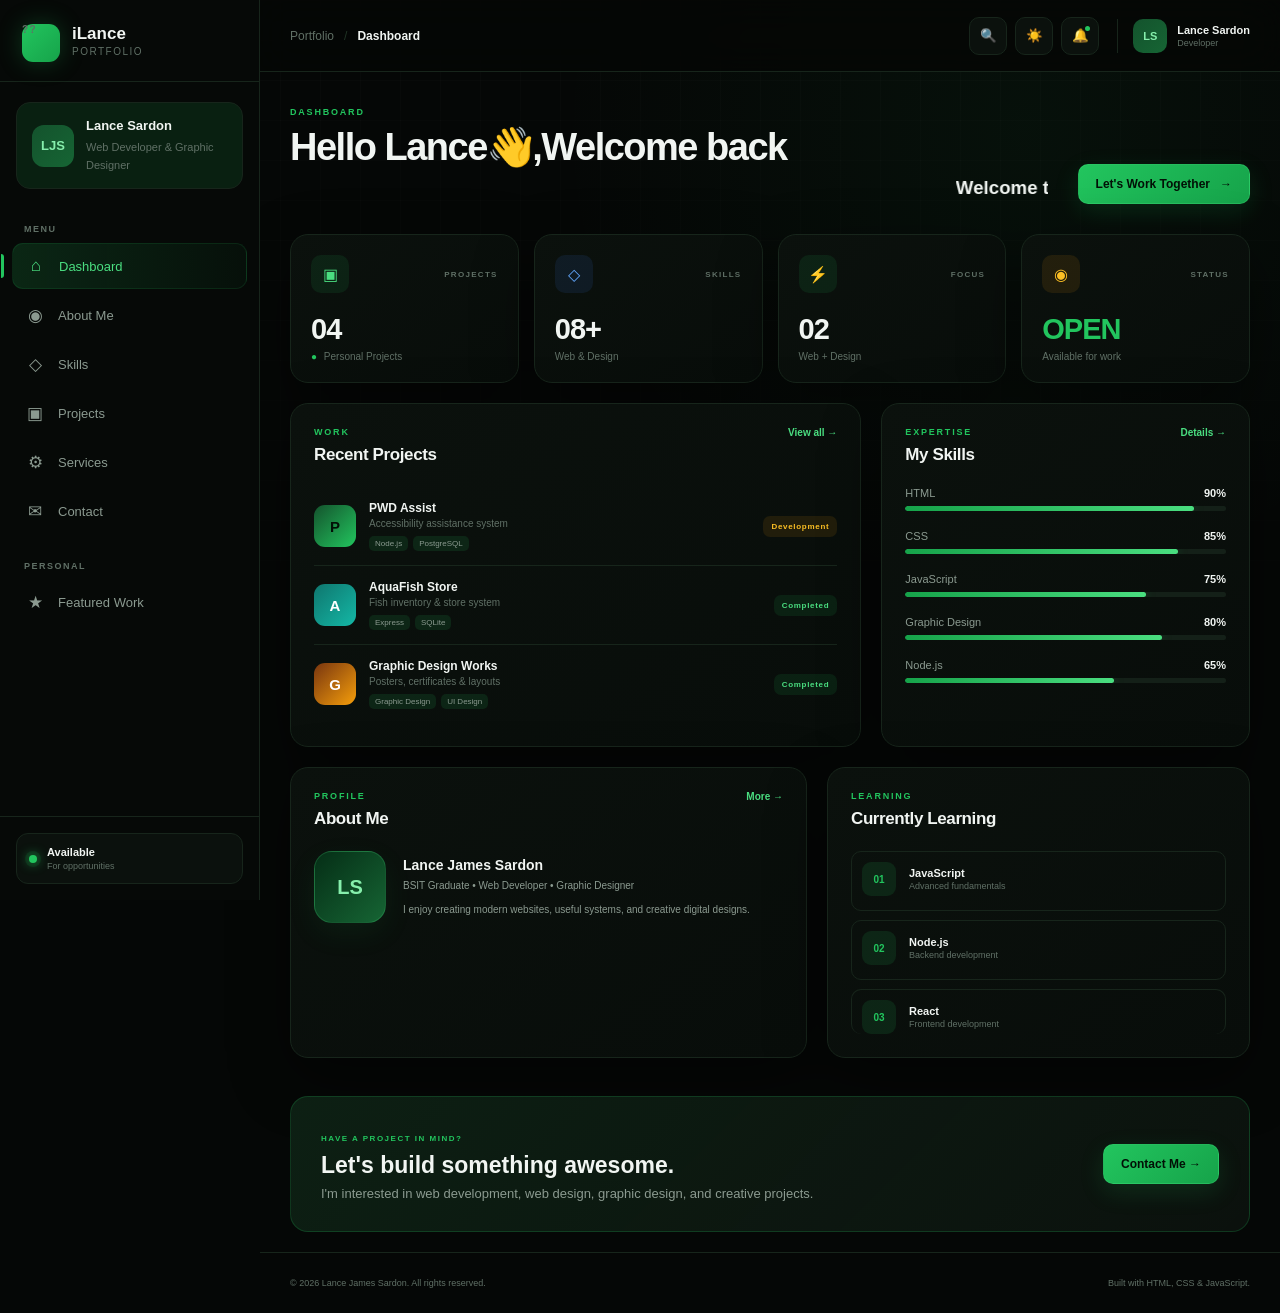
==== index.html @ 66af17bc "Initial commit" ====
<!DOCTYPE html>
<html lang="en">

<head>
    <meta charset="UTF-8">
    <meta name="viewport" content="width=device-width, initial-scale=1.0">

    <title>Lance Sardon | Developer Portfolio</title>

    <link rel="stylesheet" href="style.css">
</head>

<body>

    <!-- ================================
         SIDEBAR
    ================================= -->

    <aside class="sidebar" id="sidebar">

        <div class="sidebar-header">

            <div class="logo">
                <span class="logo-icon">??</span>

                <div>
                    <h2>iLance</h2>
                    <span>Portfolio</span>
                </div>
            </div>

            <button class="sidebar-close" id="sidebarClose">
                ✕
            </button>

        </div>


        <!-- PROFILE -->

        <div class="sidebar-profile">

            <div class="profile-avatar">
                LJS
            </div>

            <div class="profile-info">
                <h3>Lance Sardon</h3>
                <span>Web Developer & Graphic Designer</span>
            </div>

        </div>


        <!-- NAVIGATION -->

        <nav class="sidebar-nav">

            <p class="nav-title">MENU</p>

            <a href="index.html" class="nav-item active">
                <span class="nav-icon">⌂</span>
                <span>Dashboard</span>
            </a>

            <a href="pages/about.html" class="nav-item">
                <span class="nav-icon">◉</span>
                <span>About Me</span>
            </a>

            <a href="pages/skills.html" class="nav-item">
                <span class="nav-icon">◇</span>
                <span>Skills</span>
            </a>

            <a href="pages/projects.html" class="nav-item">
                <span class="nav-icon">▣</span>
                <span>Projects</span>
            </a>

            <a href="pages/services.html" class="nav-item">
                <span class="nav-icon">⚙</span>
                <span>Services</span>
            </a>

            <a href="pages/contact.html" class="nav-item">
                <span class="nav-icon">✉</span>
                <span>Contact</span>
            </a>


            <p class="nav-title nav-title-bottom">PERSONAL</p>

            <a href="pages/projects.html" class="nav-item">
                <span class="nav-icon">★</span>
                <span>Featured Work</span>
            </a>

        </nav>


        <!-- SIDEBAR BOTTOM -->

        <div class="sidebar-bottom">

            <div class="availability-mini">

                <span class="status-dot"></span>

                <div>
                    <strong>Available</strong>
                    <small>For opportunities</small>
                </div>

            </div>

        </div>

    </aside>


    <!-- MOBILE OVERLAY -->

    <div class="sidebar-overlay" id="sidebarOverlay"></div>


    <!-- ================================
         MAIN CONTENT
    ================================= -->

    <main class="dashboard">

        <!-- TOPBAR -->

        <header class="topbar">

            <div class="topbar-left">

                <button class="menu-btn" id="menuBtn">
                    ☰
                </button>

                <div class="breadcrumb">

                    <span>Portfolio</span>

                    <span class="breadcrumb-arrow">/</span>

                    <strong>Dashboard</strong>

                </div>

            </div>


            <div class="topbar-right">

                <!-- SEARCH -->

                <button class="topbar-btn search-btn" id="searchBtn">
                    🔍
                </button>


                <!-- THEME -->

                <button class="topbar-btn" id="themeBtn">
                    ☀️
                </button>


                <!-- NOTIFICATION -->

                <button class="topbar-btn notification-btn">
                    🔔
                    <span class="notification-dot"></span>
                </button>


                <!-- USER -->

                <div class="topbar-user">

                    <div class="topbar-avatar">
                        LS
                    </div>

                    <div class="topbar-user-info">
                        <strong>Lance Sardon</strong>
                        <span>Developer</span>
                    </div>

                </div>

            </div>

        </header>


        <!-- DASHBOARD CONTENT -->

        <section class="dashboard-content">


            <!-- WELCOME -->

            <div class="welcome-section">

                <div>

                    <span class="dashboard-label">
                        DASHBOARD
                    </span>

                    <h1>
                     Hello Lance👋,Welcome back
                    </h1>

                    <h3>
                       <marquee>Welcome to my personal developer portfolio.
                        Here's an overview of my work, skills, and projects.</marquee> 
                    </h3>

                </div>


                <a href="pages/contact.html" class="primary-btn">
                    Let's Work Together
                    <span>→</span>
                </a>

            </div>


            <!-- STATS -->

            <div class="stats-grid">


                <div class="stat-card">

                    <div class="stat-top">

                        <div class="stat-icon purple">
                            ▣
                        </div>

                        <span class="stat-label">
                            PROJECTS
                        </span>

                    </div>

                    <div class="stat-number">
                        04
                    </div>

                    <div class="stat-footer">
                        <span class="stat-positive">●</span>
                        Personal Projects
                    </div>

                </div>


                <div class="stat-card">

                    <div class="stat-top">

                        <div class="stat-icon blue">
                            ◇
                        </div>

                        <span class="stat-label">
                            SKILLS
                        </span>

                    </div>

                    <div class="stat-number">
                        08+
                    </div>

                    <div class="stat-footer">
                        Web & Design
                    </div>

                </div>


                <div class="stat-card">

                    <div class="stat-top">

                        <div class="stat-icon green">
                            ⚡
                        </div>

                        <span class="stat-label">
                            FOCUS
                        </span>

                    </div>

                    <div class="stat-number">
                        02
                    </div>

                    <div class="stat-footer">
                        Web + Design
                    </div>

                </div>


                <div class="stat-card">

                    <div class="stat-top">

                        <div class="stat-icon orange">
                            ◉
                        </div>

                        <span class="stat-label">
                            STATUS
                        </span>

                    </div>

                    <div class="stat-number status-text">
                        OPEN
                    </div>

                    <div class="stat-footer">
                        Available for work
                    </div>

                </div>

            </div>


            <!-- MAIN GRID -->

            <div class="dashboard-grid">


                <!-- RECENT PROJECTS -->

                <div class="dashboard-card projects-dashboard">

                    <div class="card-header">

                        <div>

                            <span class="card-label">
                                WORK
                            </span>

                            <h2>
                                Recent Projects
                            </h2>

                        </div>

                        <a href="pages/projects.html" class="view-link">
                            View all →
                        </a>

                    </div>


                    <div class="project-list">


                        <!-- PROJECT -->

                        <div class="project-row">

                            <div class="project-logo purple-gradient">
                                P
                            </div>

                            <div class="project-info">

                                <h3>
                                    PWD Assist
                                </h3>

                                <p>
                                    Accessibility assistance system
                                </p>

                                <div class="project-tags">

                                    <span>Node.js</span>
                                    <span>PostgreSQL</span>

                                </div>

                            </div>

                            <span class="project-status">
                                Development
                            </span>

                        </div>


                        <!-- PROJECT -->

                        <div class="project-row">

                            <div class="project-logo blue-gradient">
                                A
                            </div>

                            <div class="project-info">

                                <h3>
                                    AquaFish Store
                                </h3>

                                <p>
                                    Fish inventory & store system
                                </p>

                                <div class="project-tags">

                                    <span>Express</span>
                                    <span>SQLite</span>

                                </div>

                            </div>

                            <span class="project-status completed">
                                Completed
                            </span>

                        </div>


                        <!-- PROJECT -->

                        <div class="project-row">

                            <div class="project-logo orange-gradient">
                                G
                            </div>

                            <div class="project-info">

                                <h3>
                                    Graphic Design Works
                                </h3>

                                <p>
                                    Posters, certificates & layouts
                                </p>

                                <div class="project-tags">

                                    <span>Graphic Design</span>
                                    <span>UI Design</span>

                                </div>

                            </div>

                            <span class="project-status completed">
                                Completed
                            </span>

                        </div>


                    </div>

                </div>


                <!-- SKILLS -->

                <div class="dashboard-card skills-dashboard">

                    <div class="card-header">

                        <div>

                            <span class="card-label">
                                EXPERTISE
                            </span>

                            <h2>
                                My Skills
                            </h2>

                        </div>

                        <a href="pages/skills.html" class="view-link">
                            Details →
                        </a>

                    </div>


                    <div class="skill-progress-list">


                        <div class="dashboard-skill">

                            <div class="skill-progress-header">

                                <span>
                                    HTML
                                </span>

                                <strong>
                                    90%
                                </strong>

                            </div>

                            <div class="progress-bar">

                                <div
                                    class="progress-fill"
                                    style="width: 90%;">
                                </div>

                            </div>

                        </div>


                        <div class="dashboard-skill">

                            <div class="skill-progress-header">

                                <span>
                                    CSS
                                </span>

                                <strong>
                                    85%
                                </strong>

                            </div>

                            <div class="progress-bar">

                                <div
                                    class="progress-fill"
                                    style="width: 85%;">
                                </div>

                            </div>

                        </div>


                        <div class="dashboard-skill">

                            <div class="skill-progress-header">

                                <span>
                                    JavaScript
                                </span>

                                <strong>
                                    75%
                                </strong>

                            </div>

                            <div class="progress-bar">

                                <div
                                    class="progress-fill"
                                    style="width: 75%;">
                                </div>

                            </div>

                        </div>


                        <div class="dashboard-skill">

                            <div class="skill-progress-header">

                                <span>
                                    Graphic Design
                                </span>

                                <strong>
                                    80%
                                </strong>

                            </div>

                            <div class="progress-bar">

                                <div
                                    class="progress-fill"
                                    style="width: 80%;">
                                </div>

                            </div>

                        </div>


                        <div class="dashboard-skill">

                            <div class="skill-progress-header">

                                <span>
                                    Node.js
                                </span>

                                <strong>
                                    65%
                                </strong>

                            </div>

                            <div class="progress-bar">

                                <div
                                    class="progress-fill"
                                    style="width: 65%;">
                                </div>

                            </div>

                        </div>


                    </div>

                </div>

            </div>


            <!-- BOTTOM GRID -->

            <div class="bottom-dashboard-grid">


                <!-- ABOUT -->

                <div class="dashboard-card about-dashboard">

                    <div class="card-header">

                        <div>

                            <span class="card-label">
                                PROFILE
                            </span>

                            <h2>
                                About Me
                            </h2>

                        </div>

                        <a href="pages/about.html" class="view-link">
                            More →
                        </a>

                    </div>


                    <div class="about-dashboard-content">

                        <div class="large-avatar">
                            LS
                        </div>

                        <div>

                            <h3>
                                Lance James Sardon
                            </h3>

                            <p>
                                BSIT Graduate • Web Developer •
                                Graphic Designer
                            </p>

                            <p class="about-description">
                                I enjoy creating modern websites,
                                useful systems, and creative digital
                                designs.
                            </p>

                        </div>

                    </div>

                </div>


                <!-- CURRENT LEARNING -->

                <div class="dashboard-card learning-dashboard">

                    <div class="card-header">

                        <div>

                            <span class="card-label">
                                LEARNING
                            </span>

                            <h2>
                                Currently Learning
                            </h2>

                        </div>

                    </div>


                    <div class="learning-items">

                        <div class="learning-item">

                            <span class="learning-number">
                                01
                            </span>

                            <div>
                                <strong>
                                    JavaScript
                                </strong>

                                <small>
                                    Advanced fundamentals
                                </small>
                            </div>

                        </div>


                        <div class="learning-item">

                            <span class="learning-number">
                                02
                            </span>

                            <div>
                                <strong>
                                    Node.js
                                </strong>

                                <small>
                                    Backend development
                                </small>
                            </div>

                        </div>


                        <div class="learning-item">

                            <span class="learning-number">
                                03
                            </span>

                            <div>
                                <strong>
                                    React
                                </strong>

                                <small>
                                    Frontend development
                                </small>
                            </div>

                        </div>

                    </div>

                </div>


            </div>


            <!-- CTA -->

            <div class="dashboard-cta">

                <div>

                    <span>
                        HAVE A PROJECT IN MIND?
                    </span>

                    <h2>
                        Let's build something awesome.
                    </h2>

                    <p>
                        I'm interested in web development,
                        web design, graphic design, and creative projects.
                    </p>

                </div>

                <a href="pages/contact.html" class="primary-btn">
                    Contact Me →
                </a>

            </div>


        </section>


        <!-- FOOTER -->

        <footer class="dashboard-footer">

            <p>
                © <span id="currentYear"></span>
                Lance James Sardon. All rights reserved.
            </p>

            <p>
                Built with HTML, CSS & JavaScript.
            </p>

        </footer>

    </main>


    <!-- SCRIPT -->

    <script src="script.js"></script>

</body>

</html>
---- style.css ----
/* =====================================================
   LANCE SARDON PORTFOLIO
   DARK GREEN + BLACK DASHBOARD
===================================================== */


/* =====================================================
   ROOT / THEME
===================================================== */

:root {

    --bg: #050706;
    --bg-secondary: #080d0a;

    --sidebar: #060907;
    --card: #0b110d;
    --card-hover: #0e1711;

    --border: #17251b;
    --border-light: #203526;

    --text: #f1f5f2;
    --text-secondary: #8b9a90;
    --text-muted: #607066;

    --primary: #22c55e;
    --primary-dark: #16a34a;
    --primary-light: #4ade80;

    --green-soft: rgba(34, 197, 94, 0.12);
    --green-glow: rgba(34, 197, 94, 0.25);

    --danger: #ef4444;
    --orange: #f59e0b;
    --blue: #3b82f6;

    --shadow:
        0 20px 60px rgba(0, 0, 0, 0.45);

    --radius: 18px;

    --header-height: 72px;
}


/* =====================================================
   LIGHT MODE
===================================================== */

body.light-mode {

    --bg: #f3f7f4;
    --bg-secondary: #ffffff;

    --sidebar: #ffffff;

    --card: #ffffff;
    --card-hover: #f7faf8;

    --border: #dce7df;
    --border-light: #cbdacf;

    --text: #111814;
    --text-secondary: #647168;
    --text-muted: #829087;

    --primary: #16a34a;
    --primary-dark: #15803d;
    --primary-light: #22c55e;

    --green-soft: rgba(22, 163, 74, 0.08);
    --green-glow: rgba(22, 163, 74, 0.18);

    --shadow:
        0 20px 50px rgba(15, 23, 18, 0.08);
}


/* =====================================================
   RESET
===================================================== */

* {
    margin: 0;
    padding: 0;
    box-sizing: border-box;
}


html {
    scroll-behavior: smooth;
}


body {

    font-family:
        Inter,
        "Segoe UI",
        Arial,
        sans-serif;

    background:
        radial-gradient(
            circle at 80% 10%,
            rgba(34, 197, 94, 0.05),
            transparent 30%
        ),
        var(--bg);

    color: var(--text);

    min-height: 100vh;

    transition:
        background 0.3s ease,
        color 0.3s ease;
}


body::before {

    content: "";

    position: fixed;

    inset: 0;

    pointer-events: none;

    background-image:
        linear-gradient(
            rgba(255,255,255,0.015) 1px,
            transparent 1px
        ),
        linear-gradient(
            90deg,
            rgba(255,255,255,0.015) 1px,
            transparent 1px
        );

    background-size: 40px 40px;

    mask-image:
        linear-gradient(
            to bottom,
            black,
            transparent
        );

    z-index: -1;
}


a {
    text-decoration: none;
    color: inherit;
}


button {
    font-family: inherit;
}


img {
    max-width: 100%;
    display: block;
}


/* =====================================================
   SIDEBAR
===================================================== */

.sidebar {

    position: fixed;

    left: 0;
    top: 0;
    bottom: 0;

    width: 260px;

    background: var(--sidebar);

    border-right: 1px solid var(--border);

    display: flex;

    flex-direction: column;

    z-index: 1000;

    transition:
        transform 0.3s ease,
        background 0.3s ease;
}


/* =====================================================
   SIDEBAR HEADER
===================================================== */

.sidebar-header {

    height: 82px;

    padding: 0 22px;

    display: flex;

    align-items: center;

    justify-content: space-between;

    border-bottom: 1px solid var(--border);
}


.logo {

    display: flex;

    align-items: center;

    gap: 12px;
}


.logo-icon {

    width: 38px;
    height: 38px;

    display: flex;

    align-items: center;
    justify-content: center;

    border-radius: 11px;

    background:
        linear-gradient(
            135deg,
            var(--primary),
            var(--primary-dark)
        );

    color: #021006;

    font-weight: 900;

    box-shadow:
        0 0 25px var(--green-glow);
}


.logo h2 {

    font-size: 17px;

    line-height: 1;
}


.logo span {

    display: block;

    margin-top: 4px;

    font-size: 10px;

    color: var(--text-muted);

    text-transform: uppercase;

    letter-spacing: 1.5px;
}


.sidebar-close {

    display: none;

    border: none;

    background: transparent;

    color: var(--text-secondary);

    font-size: 20px;

    cursor: pointer;
}


/* =====================================================
   SIDEBAR PROFILE
===================================================== */

.sidebar-profile {

    margin: 20px 16px;

    padding: 15px;

    display: flex;

    align-items: center;

    gap: 12px;

    background: var(--green-soft);

    border: 1px solid var(--border);

    border-radius: 14px;
}


.profile-avatar {

    width: 42px;
    height: 42px;

    flex-shrink: 0;

    display: flex;

    align-items: center;
    justify-content: center;

    border-radius: 12px;

    background:
        linear-gradient(
            135deg,
            #14532d,
            #166534
        );

    color: #86efac;

    font-size: 13px;

    font-weight: 800;
}


.profile-info h3 {

    font-size: 13px;

    margin-bottom: 4px;
}


.profile-info span {

    color: var(--text-muted);

    font-size: 11px;
}


/* =====================================================
   SIDEBAR NAV
===================================================== */

.sidebar-nav {

    padding: 0 12px;

    flex: 1;

    overflow-y: auto;
}


.nav-title {

    padding: 15px 12px 9px;

    font-size: 9px;

    font-weight: 700;

    letter-spacing: 1.5px;

    color: var(--text-muted);
}


.nav-title-bottom {

    margin-top: 12px;
}


.nav-item {

    position: relative;

    display: flex;

    align-items: center;

    gap: 13px;

    padding: 12px 13px;

    margin-bottom: 4px;

    border-radius: 11px;

    color: var(--text-secondary);

    font-size: 13px;

    transition:
        background 0.2s ease,
        color 0.2s ease,
        transform 0.2s ease;
}


.nav-item:hover {

    background: var(--green-soft);

    color: var(--text);

    transform: translateX(2px);
}


.nav-item.active {

    background:
        linear-gradient(
            90deg,
            rgba(34, 197, 94, 0.16),
            rgba(34, 197, 94, 0.04)
        );

    color: var(--primary-light);

    border: 1px solid rgba(34, 197, 94, 0.12);
}


.nav-item.active::before {

    content: "";

    position: absolute;

    left: -12px;

    width: 3px;

    height: 24px;

    border-radius: 0 5px 5px 0;

    background: var(--primary);
}


.nav-icon {

    width: 20px;

    text-align: center;

    font-size: 17px;
}


/* =====================================================
   SIDEBAR BOTTOM
===================================================== */

.sidebar-bottom {

    padding: 16px;

    border-top: 1px solid var(--border);
}


.availability-mini {

    display: flex;

    align-items: center;

    gap: 10px;

    padding: 12px;

    border-radius: 12px;

    background: var(--card);

    border: 1px solid var(--border);
}


.availability-mini strong {

    display: block;

    font-size: 11px;
}


.availability-mini small {

    display: block;

    margin-top: 3px;

    color: var(--text-muted);

    font-size: 9px;
}


.status-dot {

    width: 8px;
    height: 8px;

    border-radius: 50%;

    background: var(--primary);

    box-shadow:
        0 0 0 4px rgba(34, 197, 94, 0.1),
        0 0 12px var(--primary);
}


/* =====================================================
   OVERLAY
===================================================== */

.sidebar-overlay {

    display: none;

    position: fixed;

    inset: 0;

    background: rgba(0, 0, 0, 0.65);

    z-index: 900;

    backdrop-filter: blur(3px);
}


/* =====================================================
   MAIN DASHBOARD
===================================================== */

.dashboard {

    margin-left: 260px;

    min-height: 100vh;

    background: transparent;
}


/* =====================================================
   TOPBAR
===================================================== */

.topbar {

    position: sticky;

    top: 0;

    height: var(--header-height);

    padding: 0 30px;

    display: flex;

    align-items: center;

    justify-content: space-between;

    background:
        rgba(5, 7, 6, 0.82);

    backdrop-filter: blur(18px);

    -webkit-backdrop-filter: blur(18px);

    border-bottom: 1px solid var(--border);

    z-index: 500;
}


body.light-mode .topbar {

    background:
        rgba(255,255,255,0.85);
}


.topbar-left,
.topbar-right {

    display: flex;

    align-items: center;
}


.topbar-left {

    gap: 18px;
}


.breadcrumb {

    display: flex;

    align-items: center;

    gap: 10px;

    color: var(--text-muted);

    font-size: 12px;
}


.breadcrumb strong {

    color: var(--text);
}


.breadcrumb-arrow {

    color: var(--border-light);
}


.menu-btn {

    display: none;

    border: none;

    background: var(--card);

    border: 1px solid var(--border);

    color: var(--text);

    width: 38px;
    height: 38px;

    border-radius: 10px;

    cursor: pointer;

    font-size: 18px;
}


.topbar-right {

    gap: 8px;
}


.topbar-btn {

    position: relative;

    width: 38px;
    height: 38px;

    border-radius: 10px;

    border: 1px solid var(--border);

    background: var(--card);

    color: var(--text-secondary);

    cursor: pointer;

    transition: 0.2s ease;
}


.topbar-btn:hover {

    color: var(--primary-light);

    border-color: rgba(34, 197, 94, 0.3);

    background: var(--green-soft);
}


.notification-dot {

    position: absolute;

    top: 8px;
    right: 8px;

    width: 5px;
    height: 5px;

    border-radius: 50%;

    background: var(--primary);
}


.topbar-user {

    margin-left: 10px;

    padding-left: 15px;

    border-left: 1px solid var(--border);

    display: flex;

    align-items: center;

    gap: 10px;
}


.topbar-avatar {

    width: 34px;
    height: 34px;

    border-radius: 10px;

    display: flex;

    align-items: center;
    justify-content: center;

    background:
        linear-gradient(
            135deg,
            #14532d,
            #166534
        );

    color: #86efac;

    font-size: 11px;

    font-weight: 800;
}


.topbar-user-info strong {

    display: block;

    font-size: 11px;
}


.topbar-user-info span {

    display: block;

    margin-top: 2px;

    color: var(--text-muted);

    font-size: 9px;
}


/* =====================================================
   DASHBOARD CONTENT
===================================================== */

.dashboard-content {

    padding: 35px 30px 20px;

    max-width: 1600px;

    margin: auto;
}


/* =====================================================
   WELCOME
===================================================== */

.welcome-section {

    display: flex;

    align-items: flex-end;

    justify-content: space-between;

    gap: 30px;

    margin-bottom: 30px;
}


.dashboard-label,
.card-label {

    display: block;

    margin-bottom: 8px;

    color: var(--primary);

    font-size: 9px;

    font-weight: 800;

    letter-spacing: 1.8px;
}


.welcome-section h1 {

    font-size: clamp(27px, 3vw, 38px);

    letter-spacing: -1.5px;

    margin-bottom: 8px;
}


.welcome-section p {

    max-width: 650px;

    color: var(--text-secondary);

    font-size: 13px;

    line-height: 1.7;
}


/* =====================================================
   BUTTON
===================================================== */

.primary-btn {

    display: inline-flex;

    align-items: center;

    justify-content: center;

    gap: 10px;

    padding: 12px 17px;

    border-radius: 10px;

    background:
        linear-gradient(
            135deg,
            var(--primary),
            var(--primary-dark)
        );

    color: #021006;

    font-size: 12px;

    font-weight: 800;

    border: 1px solid rgba(74, 222, 128, 0.25);

    box-shadow:
        0 8px 25px rgba(34, 197, 94, 0.15);

    transition: 0.25s ease;

    white-space: nowrap;
}


.primary-btn:hover {

    transform: translateY(-2px);

    box-shadow:
        0 12px 30px rgba(34, 197, 94, 0.25);
}


/* =====================================================
   STATS
===================================================== */

.stats-grid {

    display: grid;

    grid-template-columns:
        repeat(4, 1fr);

    gap: 15px;

    margin-bottom: 20px;
}


.stat-card {

    padding: 20px;

    background:
        linear-gradient(
            145deg,
            var(--card),
            var(--bg-secondary)
        );

    border: 1px solid var(--border);

    border-radius: var(--radius);

    box-shadow: var(--shadow);

    transition: 0.25s ease;
}


.stat-card:hover {

    transform: translateY(-3px);

    border-color:
        rgba(34, 197, 94, 0.25);
}


.stat-top {

    display: flex;

    align-items: center;

    justify-content: space-between;
}


.stat-icon {

    width: 38px;
    height: 38px;

    display: flex;

    align-items: center;
    justify-content: center;

    border-radius: 10px;

    font-size: 16px;
}


.stat-icon.purple {

    background: rgba(34,197,94,0.1);

    color: #4ade80;
}


.stat-icon.blue {

    background: rgba(59,130,246,0.1);

    color: #60a5fa;
}


.stat-icon.green {

    background: rgba(34,197,94,0.1);

    color: #4ade80;
}


.stat-icon.orange {

    background: rgba(245,158,11,0.1);

    color: #fbbf24;
}


.stat-label {

    color: var(--text-muted);

    font-size: 8px;

    letter-spacing: 1.3px;

    font-weight: 800;
}


.stat-number {

    margin-top: 20px;

    font-size: 29px;

    font-weight: 800;

    letter-spacing: -1px;
}


.status-text {

    color: var(--primary);
}


.stat-footer {

    margin-top: 5px;

    color: var(--text-muted);

    font-size: 10px;
}


.stat-positive {

    color: var(--primary);

    margin-right: 4px;
}


/* =====================================================
   DASHBOARD GRID
===================================================== */

.dashboard-grid {

    display: grid;

    grid-template-columns:
        minmax(0, 1.55fr)
        minmax(320px, 1fr);

    gap: 20px;

    margin-bottom: 20px;
}


.dashboard-card {

    background:
        linear-gradient(
            145deg,
            var(--card),
            var(--bg-secondary)
        );

    border: 1px solid var(--border);

    border-radius: var(--radius);

    padding: 23px;

    box-shadow: var(--shadow);
}


.card-header {

    display: flex;

    align-items: flex-start;

    justify-content: space-between;

    gap: 15px;

    margin-bottom: 22px;
}


.card-header h2 {

    font-size: 17px;

    letter-spacing: -0.4px;
}


.view-link {

    color: var(--primary-light);

    font-size: 10px;

    font-weight: 700;

    white-space: nowrap;
}


.view-link:hover {

    color: var(--primary);
}


/* =====================================================
   PROJECT LIST
===================================================== */

.project-row {

    display: flex;

    align-items: center;

    gap: 13px;

    padding: 14px 0;

    border-bottom: 1px solid var(--border);
}


.project-row:last-child {

    border-bottom: none;
}


.project-logo {

    width: 42px;
    height: 42px;

    flex-shrink: 0;

    display: flex;

    align-items: center;
    justify-content: center;

    border-radius: 11px;

    font-weight: 900;

    font-size: 15px;
}


.purple-gradient {

    background:
        linear-gradient(
            135deg,
            #14532d,
            #22c55e
        );

    color: #021006;
}


.blue-gradient {

    background:
        linear-gradient(
            135deg,
            #0f766e,
            #14b8a6
        );

    color: white;
}


.orange-gradient {

    background:
        linear-gradient(
            135deg,
            #78350f,
            #f59e0b
        );

    color: white;
}


.project-info {

    flex: 1;

    min-width: 0;
}


.project-info h3 {

    font-size: 12px;

    margin-bottom: 3px;
}


.project-info p {

    color: var(--text-muted);

    font-size: 10px;

    white-space: nowrap;

    overflow: hidden;

    text-overflow: ellipsis;
}


.project-tags {

    display: flex;

    gap: 5px;

    margin-top: 7px;
}


.project-tags span {

    padding: 3px 6px;

    border-radius: 5px;

    background: var(--green-soft);

    color: var(--text-secondary);

    font-size: 8px;
}


.project-status {

    padding: 5px 8px;

    border-radius: 6px;

    background: rgba(245,158,11,0.1);

    color: #fbbf24;

    font-size: 8px;

    white-space: nowrap;
}


.project-status.completed {

    background: rgba(34,197,94,0.1);

    color: var(--primary-light);
}


/* =====================================================
   SKILLS
===================================================== */

.skill-progress-list {

    display: flex;

    flex-direction: column;

    gap: 19px;
}


.skill-progress-header {

    display: flex;

    justify-content: space-between;

    margin-bottom: 7px;

    font-size: 11px;
}


.skill-progress-header span {

    color: var(--text-secondary);
}


.skill-progress-header strong {

    color: var(--text);
}


.progress-bar {

    width: 100%;

    height: 5px;

    background: #142018;

    border-radius: 20px;

    overflow: hidden;
}


body.light-mode .progress-bar {

    background: #e5eee8;
}


.progress-fill {

    height: 100%;

    border-radius: inherit;

    background:
        linear-gradient(
            90deg,
            var(--primary-dark),
            var(--primary-light)
        );

    box-shadow:
        0 0 12px rgba(34,197,94,0.25);
}


/* =====================================================
   BOTTOM GRID
===================================================== */

.bottom-dashboard-grid {

    display: grid;

    grid-template-columns:
        1.1fr
        0.9fr;

    gap: 20px;

    margin-bottom: 20px;
}


/* =====================================================
   ABOUT
===================================================== */

.about-dashboard-content {

    display: flex;

    align-items: center;

    gap: 17px;
}


.large-avatar {

    width: 72px;
    height: 72px;

    flex-shrink: 0;

    display: flex;

    align-items: center;
    justify-content: center;

    border-radius: 18px;

    background:
        linear-gradient(
            135deg,
            #052e16,
            #166534
        );

    border: 1px solid rgba(74,222,128,0.2);

    color: #86efac;

    font-size: 20px;

    font-weight: 900;

    box-shadow:
        0 10px 30px rgba(34,197,94,0.08);
}


.about-dashboard-content h3 {

    font-size: 14px;

    margin-bottom: 5px;
}


.about-dashboard-content p {

    color: var(--text-secondary);

    font-size: 10px;

    line-height: 1.6;
}


.about-description {

    margin-top: 8px;
}


/* =====================================================
   LEARNING
===================================================== */

.learning-items {

    display: flex;

    flex-direction: column;

    gap: 9px;
}


.learning-item {

    display: flex;

    align-items: center;

    gap: 12px;

    padding: 10px;

    border: 1px solid var(--border);

    border-radius: 10px;

    transition: 0.2s ease;
}


.learning-item:hover {

    background: var(--green-soft);

    border-color:
        rgba(34,197,94,0.2);
}


.learning-number {

    color: var(--primary);

    font-size: 9px;

    font-weight: 800;
}


.learning-item strong {

    display: block;

    font-size: 11px;
}


.learning-item small {

    display: block;

    margin-top: 2px;

    color: var(--text-muted);

    font-size: 9px;
}


/* =====================================================
   CTA
===================================================== */

.dashboard-cta {

    position: relative;

    overflow: hidden;

    padding: 27px;

    display: flex;

    align-items: center;

    justify-content: space-between;

    gap: 25px;

    border: 1px solid rgba(34,197,94,0.18);

    border-radius: var(--radius);

    background:
        radial-gradient(
            circle at 80% 50%,
            rgba(34,197,94,0.13),
            transparent 35%
        ),
        linear-gradient(
            135deg,
            #07110a,
            #0a140d
        );
}


body.light-mode .dashboard-cta {

    background:
        radial-gradient(
            circle at 80% 50%,
            rgba(34,197,94,0.08),
            transparent 35%
        ),
        #ffffff;
}


.dashboard-cta > div {

    position: relative;

    z-index: 1;
}


.dashboard-cta span {

    color: var(--primary);

    font-size: 8px;

    font-weight: 800;

    letter-spacing: 1.5px;
}


.dashboard-cta h2 {

    margin: 6px 0;

    font-size: 20px;
}


.dashboard-cta p {

    color: var(--text-secondary);

    font-size: 10px;
}


/* =====================================================
   FOOTER
===================================================== */

.dashboard-footer {

    padding: 25px 30px;

    display: flex;

    align-items: center;

    justify-content: space-between;

    border-top: 1px solid var(--border);

    color: var(--text-muted);

    font-size: 9px;
}


/* =====================================================
   SCROLLBAR
===================================================== */

::-webkit-scrollbar {

    width: 6px;
}


::-webkit-scrollbar-track {

    background: var(--bg);
}


::-webkit-scrollbar-thumb {

    background: #1d3324;

    border-radius: 10px;
}


::-webkit-scrollbar-thumb:hover {

    background: var(--primary-dark);
}


/* =====================================================
   RESPONSIVE - TABLET
===================================================== */

@media (max-width: 1100px) {

    .sidebar {

        width: 230px;
    }

    .dashboard {

        margin-left: 230px;
    }

    .stats-grid {

        grid-template-columns:
            repeat(2, 1fr);
    }

    .dashboard-grid {

        grid-template-columns: 1fr;
    }

}


/* =====================================================
   RESPONSIVE - MOBILE
===================================================== */

@media (max-width: 768px) {

    .sidebar {

        width: 260px;

        transform: translateX(-100%);
    }


    .sidebar.active {

        transform: translateX(0);

        box-shadow:
            20px 0 60px rgba(0,0,0,0.45);
    }


    .sidebar-close {

        display: block;
    }


    .sidebar-overlay.active {

        display: block;
    }


    .dashboard {

        margin-left: 0;
    }


    .topbar {

        padding: 0 18px;
    }


    .menu-btn {

        display: block;
    }


    .breadcrumb {

        display: none;
    }


    .topbar-user-info {

        display: none;
    }


    .topbar-user {

        padding-left: 8px;

        margin-left: 2px;

        border-left: none;
    }


    .dashboard-content {

        padding: 25px 18px 20px;
    }


    .welcome-section {

        align-items: flex-start;

        flex-direction: column;
    }


    .welcome-section h1 {

        font-size: 28px;
    }


    .primary-btn {

        width: 100%;
    }


    .stats-grid {

        grid-template-columns:
            repeat(2, 1fr);

        gap: 10px;
    }


    .stat-card {

        padding: 16px;
    }


    .stat-number {

        font-size: 24px;
    }


    .bottom-dashboard-grid {

        grid-template-columns: 1fr;
    }


    .dashboard-cta {

        align-items: flex-start;

        flex-direction: column;
    }


    .dashboard-cta .primary-btn {

        width: auto;
    }


    .dashboard-footer {

        padding: 20px 18px;
        flex-direction: column;

        gap: 7px;

        text-align: center;
    }

}


/* =====================================================
   SMALL MOBILE
===================================================== */

@media (max-width: 480px) {

    .stats-grid {

        grid-template-columns: 1fr;
    }


    .topbar-right {

        gap: 4px;
    }


    .search-btn {

        display: none;
    }


    .dashboard-card {

        padding: 18px;
    }


    .project-row {

        align-items: flex-start;
    }


    .project-status {

        display: none;
    }


    .about-dashboard-content {

        align-items: flex-start;

        flex-direction: column;
    }


    .dashboard-cta {

        padding: 20px;
    }

}

/* =====================================================
   ABOUT PAGE
===================================================== */

.about-profile-card {

    display: grid;

    grid-template-columns: 220px 1fr;

    gap: 35px;

    align-items: center;

    margin-bottom: 20px;

    background:
        radial-gradient(
            circle at 15% 50%,
            rgba(34,197,94,0.08),
            transparent 35%
        ),
        linear-gradient(
            145deg,
            var(--card),
            var(--bg-secondary)
        );
}


/* PROFILE IMAGE */

.about-profile-image {

    display: flex;

    flex-direction: column;

    align-items: center;

    justify-content: center;

    gap: 14px;
}


.about-avatar {

    width: 150px;
    height: 150px;

    display: flex;

    align-items: center;
    justify-content: center;

    border-radius: 35px;

    background:
        linear-gradient(
            135deg,
            #052e16,
            #166534,
            #22c55e
        );

    border: 1px solid
        rgba(74,222,128,0.25);

    color: #86efac;

    font-size: 42px;

    font-weight: 900;

    box-shadow:
        0 20px 50px
        rgba(34,197,94,0.15);
}


.profile-status {

    display: flex;

    align-items: center;

    gap: 7px;

    padding: 6px 10px;

    border-radius: 20px;

    background:
        rgba(34,197,94,0.08);

    border: 1px solid
        rgba(34,197,94,0.15);

    color: var(--primary-light);

    font-size: 9px;

    font-weight: 700;
}


/* PROFILE INFORMATION */

.about-profile-info h2 {

    font-size: 29px;

    letter-spacing: -1px;

    margin-bottom: 6px;
}


.about-profile-info h3 {

    color: var(--primary-light);

    font-size: 14px;

    font-weight: 600;

    margin-bottom: 18px;
}


.about-profile-info h3 span {

    color: var(--text-muted);

    margin: 0 5px;
}


.about-profile-info p {

    max-width: 700px;

    color: var(--text-secondary);

    font-size: 12px;

    line-height: 1.8;

    margin-bottom: 8px;
}


/* TAGS */

.about-tags {

    display: flex;

    flex-wrap: wrap;

    gap: 7px;

    margin-top: 17px;
}


.about-tags span {

    padding: 7px 10px;

    border-radius: 7px;

    background:
        var(--green-soft);

    border: 1px solid
        var(--border);

    color: var(--text-secondary);

    font-size: 9px;
}


/* INFO GRID */

.about-info-grid {

    display: grid;

    grid-template-columns:
        1fr 1fr;

    gap: 20px;

    margin-bottom: 20px;
}


/* INFO ITEMS */

.about-info-item {

    display: flex;

    align-items: center;

    gap: 13px;

    padding: 14px 0;

    border-bottom:
        1px solid var(--border);
}


.about-info-item:last-child {

    border-bottom: none;
}


.info-icon {

    width: 40px;
    height: 40px;

    flex-shrink: 0;

    display: flex;

    align-items: center;
    justify-content: center;

    border-radius: 10px;

    background:
        var(--green-soft);

    border: 1px solid
        var(--border);

    font-size: 17px;
}


.about-info-item h3 {

    font-size: 11px;

    line-height: 1.5;

    margin-bottom: 3px;
}


.about-info-item p {

    color: var(--text-muted);

    font-size: 9px;
}


/* FOCUS */

.focus-list {

    display: flex;

    flex-direction: column;

    gap: 10px;
}


.focus-item {

    display: flex;

    align-items: center;

    gap: 12px;

    padding: 12px;

    border-radius: 10px;

    border: 1px solid var(--border);

    transition: 0.2s ease;
}


.focus-item:hover {

    background:
        var(--green-soft);

    border-color:
        rgba(34,197,94,0.2);
}


.focus-item > span {

    color: var(--primary);

    font-size: 9px;

    font-weight: 800;
}


.focus-item strong {

    display: block;

    font-size: 11px;
}


.focus-item small {

    display: block;

    color: var(--text-muted);

    font-size: 9px;

    margin-top: 3px;
}


/* VALUES */

.values-dashboard {

    margin-bottom: 20px;
}


.values-grid {

    display: grid;

    grid-template-columns:
        repeat(3, 1fr);

    gap: 13px;
}


.value-card {

    padding: 18px;

    border-radius: 13px;

    border: 1px solid var(--border);

    background:
        rgba(34,197,94,0.025);

    transition: 0.25s ease;
}


.value-card:hover {

    transform: translateY(-3px);

    border-color:
        rgba(34,197,94,0.25);

    background:
        var(--green-soft);
}


.value-icon {

    width: 38px;
    height: 38px;

    display: flex;

    align-items: center;
    justify-content: center;

    margin-bottom: 13px;

    border-radius: 10px;

    background:
        var(--green-soft);

    color: var(--primary-light);

    font-size: 16px;
}


.value-card h3 {

    font-size: 13px;

    margin-bottom: 6px;
}


.value-card p {

    color: var(--text-secondary);

    font-size: 10px;

    line-height: 1.7;
}


/* GOAL */

.goal-card {

    display: flex;

    align-items: center;

    justify-content: space-between;

    gap: 30px;

    margin-bottom: 20px;

    background:
        radial-gradient(
            circle at 90% 50%,
            rgba(34,197,94,0.1),
            transparent 30%
        ),
        var(--card);
}


.goal-content h2 {

    font-size: 23px;

    margin-bottom: 7px;

    letter-spacing: -0.5px;
}


.goal-content p {

    max-width: 700px;

    color: var(--text-secondary);

    font-size: 11px;

    line-height: 1.8;
}


.goal-icon {

    width: 65px;
    height: 65px;

    flex-shrink: 0;

    display: flex;

    align-items: center;
    justify-content: center;

    border-radius: 18px;

    background:
        var(--green-soft);

    border: 1px solid
        rgba(34,197,94,0.15);

    color: var(--primary);

    font-size: 28px;
}


/* =====================================================
   ABOUT RESPONSIVE
===================================================== */

@media (max-width: 900px) {

    .about-profile-card {

        grid-template-columns: 1fr;

        text-align: center;
    }


    .about-profile-info p {

        margin-left: auto;

        margin-right: auto;
    }


    .about-tags {

        justify-content: center;
    }


    .about-info-grid {

        grid-template-columns: 1fr;
    }

}


@media (max-width: 650px) {

    .values-grid {

        grid-template-columns: 1fr;
    }


    .about-profile-info h2 {

        font-size: 24px;
    }


    .about-avatar {

        width: 120px;
        height: 120px;

        font-size: 34px;
    }


    .goal-card {

        align-items: flex-start;

        flex-direction: column;
    }

}


/* ==========================================
   SKILLS PAGE
========================================== */

.page-heading {
    margin-bottom: 32px;
}

.page-heading h1 {
    margin: 8px 0 10px;
    font-size: clamp(32px, 5vw, 48px);
    line-height: 1.1;
}

.page-heading h1 span {
    color: var(--primary);
}

.page-heading p {
    color: var(--text-secondary);
    max-width: 650px;
    line-height: 1.7;
}


/* ==========================================
   SECTION TITLE
========================================== */

.section-title-row {
    display: flex;
    justify-content: space-between;
    align-items: center;
    margin-bottom: 18px;
}

.section-title-row h2 {
    margin: 0 0 5px;
    font-size: 20px;
}

.section-title-row p {
    margin: 0;
    color: var(--text-muted);
    font-size: 13px;
}

.skills-section-margin {
    margin-top: 38px;
}


/* ==========================================
   SKILL OVERVIEW GRID
========================================== */

.skills-overview-grid {
    display: grid;
    grid-template-columns: repeat(3, 1fr);
    gap: 18px;
}


/* ==========================================
   SKILL CARD
========================================== */

.skill-card {
    background: var(--card);
    border: 1px solid var(--border);
    border-radius: var(--radius);
    padding: 22px;
    transition: 0.25s ease;
}

.skill-card:hover {
    transform: translateY(-4px);
    border-color: var(--border-light);
    background: var(--card-hover);
    box-shadow: var(--shadow);
}

.skill-card-top {
    display: flex;
    align-items: center;
    justify-content: space-between;
    margin-bottom: 20px;
}

.skill-tech-icon {
    width: 48px;
    height: 48px;
    border-radius: 13px;
    display: flex;
    align-items: center;
    justify-content: center;
    font-size: 11px;
    font-weight: 800;
    letter-spacing: 0.5px;
    background: var(--green-soft);
    color: var(--primary-light);
    border: 1px solid rgba(34, 197, 94, 0.2);
}

.skill-percentage {
    font-size: 20px;
    font-weight: 800;
    color: var(--primary);
}

.skill-card h3 {
    margin: 0 0 8px;
    font-size: 17px;
}

.skill-card p {
    margin: 0 0 20px;
    color: var(--text-secondary);
    font-size: 13px;
    line-height: 1.6;
    min-height: 42px;
}


/* ==========================================
   PROGRESS BAR
========================================== */

.skill-progress {
    width: 100%;
    height: 7px;
    background: var(--border);
    border-radius: 20px;
    overflow: hidden;
}

.skill-progress span {
    display: block;
    height: 100%;
    background: linear-gradient(
        90deg,
        var(--primary-dark),
        var(--primary-light)
    );
    border-radius: inherit;
}

.skill-level {
    margin-top: 10px;
    font-size: 11px;
    color: var(--text-muted);
    text-transform: uppercase;
    letter-spacing: 0.7px;
}


/* ==========================================
   TECHNOLOGY STACK
========================================== */

.tech-stack-grid {
    display: grid;
    grid-template-columns: repeat(4, 1fr);
    gap: 14px;
}

.tech-stack-card {
    display: flex;
    align-items: center;
    gap: 14px;
    padding: 17px;
    background: var(--card);
    border: 1px solid var(--border);
    border-radius: 15px;
    transition: 0.25s ease;
}

.tech-stack-card:hover {
    border-color: var(--border-light);
    background: var(--card-hover);
    transform: translateY(-3px);
}

.tech-stack-icon {
    width: 42px;
    height: 42px;
    flex-shrink: 0;
    display: flex;
    align-items: center;
    justify-content: center;
    border-radius: 11px;
    background: var(--green-soft);
    color: var(--primary);
    font-size: 10px;
    font-weight: 800;
}

.tech-stack-card strong {
    display: block;
    font-size: 13px;
    margin-bottom: 4px;
}

.tech-stack-card span {
    display: block;
    color: var(--text-muted);
    font-size: 11px;
}


/* ==========================================
   BOTTOM SKILLS GRID
========================================== */

.skills-bottom-grid {
    display: grid;
    grid-template-columns: 1fr 1fr;
    gap: 18px;
    margin-top: 38px;
}


/* ==========================================
   TOOLS
========================================== */

.tools-list {
    display: grid;
    grid-template-columns: 1fr 1fr;
    gap: 12px;
}

.tool-item {
    display: flex;
    align-items: center;
    gap: 12px;
    padding: 14px;
    background: var(--bg-secondary);
    border: 1px solid var(--border);
    border-radius: 13px;
}

.tool-icon {
    width: 38px;
    height: 38px;
    flex-shrink: 0;
    display: flex;
    align-items: center;
    justify-content: center;
    border-radius: 10px;
    background: var(--green-soft);
    color: var(--primary);
    font-size: 10px;
    font-weight: 800;
}

.tool-item strong {
    display: block;
    font-size: 12px;
    margin-bottom: 3px;
}

.tool-item span {
    color: var(--text-muted);
    font-size: 10px;
}


/* ==========================================
   LEARNING
========================================== */

.learning-dashboard-card {
    position: relative;
}

.learning-badge {
    display: inline-flex;
    align-items: center;
    padding: 6px 9px;
    border-radius: 8px;
    background: var(--green-soft);
    color: var(--primary);
    font-size: 9px;
    font-weight: 800;
    letter-spacing: 0.8px;
}

.learning-list {
    display: flex;
    flex-direction: column;
    gap: 14px;
}

.learning-item {
    display: flex;
    gap: 13px;
    padding-bottom: 14px;
    border-bottom: 1px solid var(--border);
}

.learning-item:last-child {
    padding-bottom: 0;
    border-bottom: none;
}

.learning-number {
    width: 34px;
    height: 34px;
    flex-shrink: 0;
    display: flex;
    align-items: center;
    justify-content: center;
    border-radius: 9px;
    background: var(--green-soft);
    color: var(--primary);
    font-size: 10px;
    font-weight: 800;
}

.learning-content strong {
    display: block;
    margin-bottom: 4px;
    font-size: 13px;
}

.learning-content span {
    display: block;
    color: var(--text-secondary);
    font-size: 11px;
    line-height: 1.5;
}


/* ==========================================
   SKILLS GOAL
========================================== */

.skills-goal-card {
    display: flex;
    align-items: center;
    gap: 20px;
    margin-top: 38px;
    padding: 28px;
    border: 1px solid rgba(34, 197, 94, 0.22);
    border-radius: var(--radius);
    background:
        linear-gradient(
            135deg,
            rgba(34, 197, 94, 0.08),
            transparent
        ),
        var(--card);
}

.skills-goal-icon {
    width: 55px;
    height: 55px;
    flex-shrink: 0;
    display: flex;
    align-items: center;
    justify-content: center;
    border-radius: 15px;
    background: var(--green-soft);
    color: var(--primary);
    font-size: 25px;
    font-weight: 700;
}

.skills-goal-content {
    flex: 1;
}

.skills-goal-content .eyebrow {
    display: block;
    margin-bottom: 7px;
}

.skills-goal-content h2 {
    margin: 0 0 7px;
    font-size: 20px;
}

.skills-goal-content p {
    margin: 0;
    color: var(--text-secondary);
    font-size: 13px;
    line-height: 1.6;
    max-width: 650px;
}


/* ==========================================
   RESPONSIVE
========================================== */

@media (max-width: 1100px) {

    .skills-overview-grid {
        grid-template-columns: repeat(2, 1fr);
    }

    .tech-stack-grid {
        grid-template-columns: repeat(2, 1fr);
    }

}


@media (max-width: 900px) {

    .skills-bottom-grid {
        grid-template-columns: 1fr;
    }

    .skills-goal-card {
        align-items: flex-start;
        flex-wrap: wrap;
    }

    .skills-goal-content {
        min-width: calc(100% - 75px);
    }

}


@media (max-width: 650px) {

    .skills-overview-grid {
        grid-template-columns: 1fr;
    }

    .tech-stack-grid {
        grid-template-columns: 1fr;
    }

    .tools-list {
        grid-template-columns: 1fr;
    }

    .skills-goal-card {
        padding: 20px;
    }

    .skills-goal-icon {
        width: 48px;
        height: 48px;
    }

    .skills-goal-content {
        width: 100%;
        min-width: 0;
    }

    .skills-goal-card .btn {
        width: 100%;
        justify-content: center;
    }

}


/* ==========================================
   PROJECTS PAGE
========================================== */

.project-heading {
    display: flex;
    align-items: flex-end;
    justify-content: space-between;
    gap: 30px;
}


/* ==========================================
   PROJECT STATS
========================================== */

.project-stats {
    display: grid;
    grid-template-columns: repeat(4, 1fr);
    gap: 15px;
    margin-bottom: 38px;
}

.project-stat-card {
    display: flex;
    align-items: center;
    gap: 14px;
    padding: 18px;
    background: var(--card);
    border: 1px solid var(--border);
    border-radius: 16px;
}

.project-stat-icon {
    width: 43px;
    height: 43px;
    display: flex;
    align-items: center;
    justify-content: center;
    flex-shrink: 0;
    border-radius: 11px;
    background: var(--green-soft);
    color: var(--primary);
    font-size: 12px;
    font-weight: 800;
}

.project-stat-card span {
    display: block;
    color: var(--text-muted);
    font-size: 11px;
    margin-bottom: 4px;
}

.project-stat-card strong {
    font-size: 21px;
}


/* ==========================================
   PROJECT TOOLBAR
========================================== */

.project-toolbar {
    display: flex;
    align-items: flex-end;
    justify-content: space-between;
    gap: 20px;
    margin-bottom: 18px;
}

.project-toolbar h2 {
    margin: 0 0 5px;
    font-size: 20px;
}

.project-toolbar p {
    margin: 0;
    color: var(--text-muted);
    font-size: 13px;
}

.project-filters {
    display: flex;
    gap: 7px;
    padding: 5px;
    border: 1px solid var(--border);
    border-radius: 11px;
    background: var(--card);
}

.project-filter {
    border: none;
    background: transparent;
    color: var(--text-secondary);
    padding: 8px 12px;
    border-radius: 7px;
    font-size: 11px;
    cursor: pointer;
}

.project-filter:hover {
    color: var(--text);
}

.project-filter.active {
    background: var(--green-soft);
    color: var(--primary);
}


/* ==========================================
   PROJECT GRID
========================================== */

.projects-dashboard-grid {
    display: grid;
    grid-template-columns: repeat(2, 1fr);
    gap: 20px;
}


/* ==========================================
   PROJECT CARD
========================================== */

.project-dashboard-card {
    overflow: hidden;
    background: var(--card);
    border: 1px solid var(--border);
    border-radius: var(--radius);
    transition: 0.25s ease;
}

.project-dashboard-card:hover {
    transform: translateY(-5px);
    border-color: var(--border-light);
    box-shadow: var(--shadow);
}


/* ==========================================
   PROJECT PREVIEW
========================================== */

.project-preview {
    position: relative;
    height: 230px;
    overflow: hidden;
    border-bottom: 1px solid var(--border);
    background: #07100a;
}

.project-preview::after {
    content: "";
    position: absolute;
    inset: 0;
    background:
        linear-gradient(
            135deg,
            rgba(34, 197, 94, 0.13),
            transparent 55%
        );
    pointer-events: none;
}


/* ==========================================
   PWD PREVIEW
========================================== */

.pwd-preview {
    padding: 18px;
}

.preview-topbar {
    height: 28px;
    display: flex;
    align-items: center;
    gap: 5px;
    padding-left: 10px;
    border: 1px solid #17251b;
    background: #0b110d;
    border-radius: 8px 8px 0 0;
}

.preview-topbar span {
    width: 6px;
    height: 6px;
    border-radius: 50%;
    background: #26352a;
}

.preview-content {
    display: flex;
    height: 155px;
    border: 1px solid #17251b;
    border-top: none;
    background: #050706;
}

.preview-sidebar {
    width: 22%;
    border-right: 1px solid #17251b;
    background: #070b08;
}

.preview-main {
    flex: 1;
    padding: 18px;
}

.preview-line {
    width: 65%;
    height: 7px;
    margin-bottom: 10px;
    border-radius: 10px;
    background: #1b2b20;
}

.preview-line.large {
    width: 38%;
    height: 11px;
    background: #2c8d4a;
}

.preview-cards {
    display: grid;
    grid-template-columns: repeat(3, 1fr);
    gap: 8px;
    margin-top: 20px;
}

.preview-cards div {
    height: 65px;
    border: 1px solid #17251b;
    border-radius: 6px;
    background: #0b110d;
}

.preview-label {
    position: absolute;
    left: 18px;
    bottom: 15px;
    z-index: 2;
    color: #dce9df;
    font-size: 9px;
    font-weight: 800;
    letter-spacing: 1.2px;
}


/* ==========================================
   AQUAFISH PREVIEW
========================================== */

.aqua-preview {
    display: flex;
    align-items: center;
    justify-content: center;
    background:
        radial-gradient(
            circle at 50% 50%,
            #123b27,
            #06100a 70%
        );
}

.preview-water {
    position: relative;
    width: 100%;
    height: 100%;
}

.fish-shape {
    position: absolute;
    left: 30%;
    top: 40%;
    font-size: 42px;
    filter: grayscale(0.2);
}

.fish-two {
    left: 58%;
    top: 58%;
    font-size: 32px;
}

.bubble {
    position: absolute;
    width: 7px;
    height: 7px;
    border: 1px solid rgba(255,255,255,0.3);
    border-radius: 50%;
}

.bubble-one {
    left: 26%;
    top: 25%;
}

.bubble-two {
    left: 67%;
    top: 32%;
}

.bubble-three {
    left: 72%;
    top: 46%;
}


/* ==========================================
   DESIGN PREVIEW
========================================== */

.design-preview {
    padding: 30px;
    display: flex;
    align-items: center;
    justify-content: center;
    background: #080b09;
}

.design-grid {
    width: 75%;
    height: 75%;
    display: grid;
    grid-template-columns: 1.4fr 1fr;
    grid-template-rows: 1.4fr 1fr;
    gap: 8px;
}

.design-box {
    display: flex;
    align-items: center;
    justify-content: center;
    border: 1px solid #294331;
    border-radius: 8px;
    background: #0e1711;
    color: #68c982;
    font-size: 12px;
    font-weight: 800;
}

.design-box.box-large {
    grid-row: span 2;
    font-size: 25px;
}


/* ==========================================
   PORTFOLIO PREVIEW
========================================== */

.portfolio-preview {
    display: flex;
    align-items: center;
    justify-content: center;
    padding: 25px;
    background: #050706;
}

.portfolio-window {
    width: 78%;
    height: 78%;
    border: 1px solid #203526;
    border-radius: 9px;
    overflow: hidden;
    background: #0a100c;
    box-shadow: 0 15px 35px rgba(0,0,0,0.35);
}

.portfolio-nav {
    height: 30px;
    display: flex;
    align-items: center;
    justify-content: space-between;
    padding: 0 10px;
    border-bottom: 1px solid #17251b;
    color: #4ade80;
    font-size: 8px;
    font-weight: 800;
}

.portfolio-body {
    padding: 22px;
}

.portfolio-text {
    width: 70%;
    height: 10px;
    margin-bottom: 8px;
    border-radius: 10px;
    background: #2b7140;
}

.portfolio-text.short {
    width: 45%;
    background: #193522;
}

.portfolio-button {
    width: 55px;
    height: 18px;
    margin-top: 20px;
    border-radius: 5px;
    background: #22c55e;
}


/* ==========================================
   PROJECT CARD CONTENT
========================================== */

.project-card-content {
    padding: 21px;
}

.project-card-top {
    display: flex;
    align-items: center;
    justify-content: space-between;
    gap: 10px;
    margin-bottom: 13px;
}

.project-status {
    display: inline-flex;
    padding: 6px 8px;
    border-radius: 7px;
    font-size: 8px;
    font-weight: 800;
    letter-spacing: 0.7px;
}

.status-development {
    color: var(--primary);
    background: var(--green-soft);
}

.status-completed {
    color: #60a5fa;
    background: rgba(59, 130, 246, 0.1);
}

.project-type {
    color: var(--text-muted);
    font-size: 10px;
}

.project-card-content h3 {
    margin: 0 0 9px;
    font-size: 19px;
}

.project-card-content > p {
    margin: 0;
    min-height: 65px;
    color: var(--text-secondary);
    font-size: 12px;
    line-height: 1.65;
}


/* ==========================================
   PROJECT TECHNOLOGIES
========================================== */

.project-tech-list {
    display: flex;
    flex-wrap: wrap;
    gap: 6px;
    margin-top: 18px;
}

.project-tech-list span {
    padding: 6px 8px;
    border: 1px solid var(--border);
    border-radius: 6px;
    color: var(--text-secondary);
    font-size: 9px;
    background: var(--bg-secondary);
}


/* ==========================================
   PROJECT FOOTER
========================================== */

.project-card-footer {
    display: flex;
    align-items: center;
    justify-content: space-between;
    margin-top: 20px;
    padding-top: 15px;
    border-top: 1px solid var(--border);
}

.project-year {
    color: var(--text-muted);
    font-size: 10px;
}

.project-link {
    color: var(--primary);
    font-size: 11px;
    font-weight: 700;
}

.project-link:hover {
    color: var(--primary-light);
}


/* ==========================================
   PROJECT PROCESS
========================================== */

.project-process-title {
    margin-top: 42px;
}

.project-process-grid {
    display: grid;
    grid-template-columns: repeat(4, 1fr);
    gap: 15px;
}

.process-card {
    position: relative;
    padding: 22px;
    background: var(--card);
    border: 1px solid var(--border);
    border-radius: 16px;
}

.process-number {
    position: absolute;
    top: 15px;
    right: 15px;
    color: var(--text-muted);
    font-size: 9px;
    font-weight: 800;
}

.process-icon {
    width: 42px;
    height: 42px;
    display: flex;
    align-items: center;
    justify-content: center;
    margin-bottom: 18px;
    border-radius: 11px;
    background: var(--green-soft);
    color: var(--primary);
    font-size: 17px;
    font-weight: 800;
}

.process-card h3 {
    margin: 0 0 7px;
    font-size: 15px;
}

.process-card p {
    margin: 0;
    color: var(--text-secondary);
    font-size: 11px;
    line-height: 1.6;
}


/* ==========================================
   PROJECT CTA
========================================== */

.dashboard-cta {
    display: flex;
    align-items: center;
    justify-content: space-between;
    gap: 25px;
    margin-top: 38px;
    padding: 30px;
    border: 1px solid rgba(34, 197, 94, 0.2);
    border-radius: var(--radius);
    background:
        linear-gradient(
            135deg,
            rgba(34, 197, 94, 0.08),
            transparent
        ),
        var(--card);
}

.dashboard-cta h2 {
    margin: 7px 0;
    font-size: 23px;
}

.dashboard-cta p {
    margin: 0;
    color: var(--text-secondary);
    font-size: 13px;
}


/* ==========================================
   RESPONSIVE
========================================== */

@media (max-width: 1100px) {

    .project-stats {
        grid-template-columns: repeat(2, 1fr);
    }

    .project-process-grid {
        grid-template-columns: repeat(2, 1fr);
    }

}


@media (max-width: 850px) {

    .project-heading {
        align-items: flex-start;
        flex-direction: column;
    }

    .projects-dashboard-grid {
        grid-template-columns: 1fr;
    }

}


@media (max-width: 650px) {

    .project-stats {
        grid-template-columns: 1fr;
    }

    .project-toolbar {
        align-items: flex-start;
        flex-direction: column;
    }

    .project-filters {
        width: 100%;
        overflow-x: auto;
    }

    .project-filter {
        flex: 1;
        white-space: nowrap;
    }

    .project-preview {
        height: 200px;
    }

    .project-process-grid {
        grid-template-columns: 1fr;
    }

    .dashboard-cta {
        align-items: flex-start;
        flex-direction: column;
    }

    .dashboard-cta .btn {
        width: 100%;
        justify-content: center;
    }

}



/* ==========================================
   SERVICES PAGE
========================================== */

.service-heading {
    display: flex;
    align-items: flex-end;
    justify-content: space-between;
    gap: 30px;
}


/* ==========================================
   SERVICE STATS
========================================== */

.service-stats {
    display: grid;
    grid-template-columns: repeat(4, 1fr);
    gap: 15px;
    margin-bottom: 38px;
}

.service-stat-card {
    display: flex;
    align-items: center;
    gap: 14px;
    padding: 18px;
    background: var(--card);
    border: 1px solid var(--border);
    border-radius: 16px;
    transition: 0.25s ease;
}

.service-stat-card:hover {
    border-color: var(--border-light);
    transform: translateY(-3px);
}

.service-stat-icon {
    width: 43px;
    height: 43px;
    display: flex;
    align-items: center;
    justify-content: center;
    flex-shrink: 0;
    border-radius: 11px;
    background: var(--green-soft);
    color: var(--primary);
    font-size: 10px;
    font-weight: 800;
}

.service-stat-card span {
    display: block;
    color: var(--text-muted);
    font-size: 11px;
    margin-bottom: 4px;
}

.service-stat-card strong {
    font-size: 21px;
}


/* ==========================================
   SERVICES GRID
========================================== */

.services-dashboard-grid {
    display: grid;
    grid-template-columns: repeat(2, 1fr);
    gap: 18px;
}


/* ==========================================
   SERVICE CARD
========================================== */

.service-dashboard-card {
    position: relative;
    padding: 25px;
    background: var(--card);
    border: 1px solid var(--border);
    border-radius: var(--radius);
    overflow: hidden;
    transition: 0.25s ease;
}

.service-dashboard-card::before {
    content: "";
    position: absolute;
    top: 0;
    left: 0;
    width: 100%;
    height: 2px;
    background: transparent;
    transition: 0.25s ease;
}

.service-dashboard-card:hover {
    transform: translateY(-5px);
    border-color: var(--border-light);
    box-shadow: var(--shadow);
}

.service-dashboard-card:hover::before {
    background: var(--primary);
}


/* ==========================================
   FEATURED SERVICE
========================================== */

.service-featured-card {
    border-color: rgba(34, 197, 94, 0.25);
    background:
        linear-gradient(
            135deg,
            rgba(34, 197, 94, 0.06),
            transparent 60%
        ),
        var(--card);
}


/* ==========================================
   SERVICE CARD HEADER
========================================== */

.service-card-header {
    display: flex;
    align-items: center;
    justify-content: space-between;
    margin-bottom: 22px;
}

.service-main-icon {
    width: 52px;
    height: 52px;
    display: flex;
    align-items: center;
    justify-content: center;
    border-radius: 14px;
    background: var(--green-soft);
    border: 1px solid rgba(34, 197, 94, 0.18);
    color: var(--primary);
    font-size: 14px;
    font-weight: 800;
}

.service-number {
    color: var(--text-muted);
    font-size: 10px;
    font-weight: 800;
}


/* ==========================================
   SERVICE CONTENT
========================================== */

.service-category {
    display: inline-block;
    margin-bottom: 8px;
    color: var(--primary);
    font-size: 9px;
    font-weight: 800;
    letter-spacing: 1px;
}

.service-dashboard-card h3 {
    margin: 0 0 10px;
    font-size: 21px;
}

.service-dashboard-card > p {
    margin: 0;
    min-height: 63px;
    color: var(--text-secondary);
    font-size: 12px;
    line-height: 1.7;
}


/* ==========================================
   SERVICE FEATURES
========================================== */

.service-feature-list {
    display: grid;
    grid-template-columns: 1fr 1fr;
    gap: 9px;
    margin-top: 22px;
    padding-top: 18px;
    border-top: 1px solid var(--border);
}

.service-feature-list div {
    display: flex;
    align-items: center;
    gap: 7px;
    color: var(--text-secondary);
    font-size: 11px;
}

.service-feature-list span {
    color: var(--primary);
    font-weight: 800;
}


/* ==========================================
   SERVICE TECHNOLOGIES
========================================== */

.service-tech {
    display: flex;
    flex-wrap: wrap;
    gap: 6px;
    margin-top: 20px;
}

.service-tech span {
    padding: 6px 8px;
    border: 1px solid var(--border);
    border-radius: 6px;
    background: var(--bg-secondary);
    color: var(--text-muted);
    font-size: 9px;
}


/* ==========================================
   SERVICE PROCESS
========================================== */

.service-process-title {
    margin-top: 42px;
}

.service-process-grid {
    display: grid;
    grid-template-columns: repeat(4, 1fr);
    gap: 15px;
}

.service-process-card {
    position: relative;
    padding: 23px;
    background: var(--card);
    border: 1px solid var(--border);
    border-radius: 16px;
    transition: 0.25s ease;
}

.service-process-card:hover {
    border-color: var(--border-light);
    transform: translateY(-3px);
}

.service-process-number {
    position: absolute;
    top: 16px;
    right: 16px;
    color: var(--text-muted);
    font-size: 9px;
    font-weight: 800;
}

.service-process-icon {
    width: 42px;
    height: 42px;
    display: flex;
    align-items: center;
    justify-content: center;
    margin-bottom: 18px;
    border-radius: 11px;
    background: var(--green-soft);
    color: var(--primary);
    font-size: 15px;
    font-weight: 800;
}

.service-process-card h3 {
    margin: 0 0 7px;
    font-size: 15px;
}

.service-process-card p {
    margin: 0;
    color: var(--text-secondary);
    font-size: 11px;
    line-height: 1.65;
}


/* ==========================================
   WHAT I CAN BUILD
========================================== */

.service-build-card {
    display: grid;
    grid-template-columns: 1fr 1.2fr;
    gap: 35px;
    margin-top: 38px;
    padding: 30px;
    border: 1px solid var(--border);
    border-radius: var(--radius);
    background:
        linear-gradient(
            135deg,
            rgba(34, 197, 94, 0.07),
            transparent 55%
        ),
        var(--card);
}

.service-build-content h2 {
    margin: 8px 0;
    font-size: 24px;
}

.service-build-content p {
    margin: 0;
    max-width: 480px;
    color: var(--text-secondary);
    font-size: 13px;
    line-height: 1.7;
}

.service-build-list {
    display: grid;
    grid-template-columns: 1fr 1fr;
    gap: 10px;
}

.service-build-list div {
    display: flex;
    align-items: center;
    gap: 10px;
    padding: 13px;
    border: 1px solid var(--border);
    border-radius: 10px;
    background: var(--bg-secondary);
    color: var(--text-secondary);
    font-size: 11px;
}

.service-build-list span {
    color: var(--primary);
    font-size: 9px;
    font-weight: 800;
}


/* ==========================================
   RESPONSIVE
========================================== */

@media (max-width: 1100px) {

    .service-stats {
        grid-template-columns: repeat(2, 1fr);
    }

    .service-process-grid {
        grid-template-columns: repeat(2, 1fr);
    }

}


@media (max-width: 850px) {

    .service-heading {
        align-items: flex-start;
        flex-direction: column;
    }

    .services-dashboard-grid {
        grid-template-columns: 1fr;
    }

    .service-build-card {
        grid-template-columns: 1fr;
    }

}


@media (max-width: 650px) {

    .service-stats {
        grid-template-columns: 1fr;
    }

    .service-feature-list {
        grid-template-columns: 1fr;
    }

    .service-process-grid {
        grid-template-columns: 1fr;
    }

    .service-build-list {
        grid-template-columns: 1fr;
    }

    .service-build-card {
        padding: 22px;
    }

    .dashboard-cta {
        align-items: flex-start;
        flex-direction: column;
    }

    .dashboard-cta .btn {
        width: 100%;
        justify-content: center;
    }

}


/* ==========================================
   CONTACT PAGE
========================================== */

.contact-stats {
    display: grid;
    grid-template-columns: repeat(4, 1fr);
    gap: 15px;
    margin-bottom: 38px;
}

.contact-stat-card {
    display: flex;
    align-items: center;
    gap: 14px;
    padding: 18px;
    background: var(--card);
    border: 1px solid var(--border);
    border-radius: 16px;
}

.contact-stat-icon {
    width: 43px;
    height: 43px;
    display: flex;
    align-items: center;
    justify-content: center;
    flex-shrink: 0;
    border-radius: 11px;
    background: var(--green-soft);
    color: var(--primary);
    font-size: 12px;
}

.contact-stat-card span {
    display: block;
    color: var(--text-muted);
    font-size: 10px;
    margin-bottom: 4px;
}

.contact-stat-card strong {
    display: block;
    font-size: 13px;
}


/* ==========================================
   CONTACT GRID
========================================== */

.contact-dashboard-grid {
    display: grid;
    grid-template-columns: 0.85fr 1.15fr;
    gap: 18px;
}


/* ==========================================
   CONTACT INFORMATION
========================================== */

.contact-info-card {
    height: 100%;
}

.contact-info-item {
    display: flex;
    align-items: center;
    gap: 13px;
    padding: 16px 0;
    border-bottom: 1px solid var(--border);
}

.contact-info-item:last-of-type {
    border-bottom: none;
}

.contact-info-icon {
    width: 40px;
    height: 40px;
    display: flex;
    align-items: center;
    justify-content: center;
    flex-shrink: 0;
    border-radius: 10px;
    background: var(--green-soft);
    color: var(--primary);
    font-size: 13px;
}

.contact-info-item span {
    display: block;
    margin-bottom: 4px;
    color: var(--text-muted);
    font-size: 10px;
}

.contact-info-item strong {
    display: block;
    color: var(--text);
    font-size: 12px;
    word-break: break-word;
}


/* ==========================================
   SOCIAL LINKS
========================================== */

.contact-socials {
    margin-top: 22px;
}

.social-label {
    display: block;
    margin-bottom: 10px;
    color: var(--text-muted);
    font-size: 9px;
    font-weight: 800;
    letter-spacing: 1px;
}

.social-links {
    display: flex;
    gap: 8px;
}

.social-link {
    width: 38px;
    height: 38px;
    display: flex;
    align-items: center;
    justify-content: center;
    border: 1px solid var(--border);
    border-radius: 9px;
    background: var(--bg-secondary);
    color: var(--text-secondary);
    font-size: 9px;
    font-weight: 800;
    transition: 0.2s ease;
}

.social-link:hover {
    border-color: var(--primary);
    color: var(--primary);
    background: var(--green-soft);
}


/* ==========================================
   CONTACT FORM
========================================== */

.contact-form-card {
    height: 100%;
}

.form-group {
    margin-bottom: 17px;
}

.form-group label {
    display: block;
    margin-bottom: 7px;
    color: var(--text-secondary);
    font-size: 11px;
    font-weight: 600;
}

.form-group input,
.form-group textarea {
    width: 100%;
    padding: 12px 13px;
    border: 1px solid var(--border);
    border-radius: 10px;
    outline: none;
    background: var(--bg-secondary);
    color: var(--text);
    font-family: inherit;
    font-size: 12px;
    transition: 0.2s ease;
    box-sizing: border-box;
}

.form-group input::placeholder,
.form-group textarea::placeholder {
    color: var(--text-muted);
}

.form-group input:focus,
.form-group textarea:focus {
    border-color: var(--primary);
    box-shadow: 0 0 0 3px var(--green-soft);
}

.form-group textarea {
    resize: vertical;
    min-height: 130px;
}

.contact-submit {
    width: 100%;
    justify-content: center;
    border: none;
    cursor: pointer;
}

.form-message {
    display: none;
    margin-top: 12px;
    padding: 10px 12px;
    border-radius: 8px;
    font-size: 11px;
}

.form-message.success {
    display: block;
    background: var(--green-soft);
    color: var(--primary);
    border: 1px solid rgba(34, 197, 94, 0.2);
}


/* ==========================================
   WORK TOGETHER
========================================== */

.contact-work-card {
    display: flex;
    align-items: center;
    gap: 20px;
    margin-top: 18px;
    padding: 27px;
    border: 1px solid rgba(34, 197, 94, 0.2);
    border-radius: var(--radius);
    background:
        linear-gradient(
            135deg,
            rgba(34, 197, 94, 0.08),
            transparent 60%
        ),
        var(--card);
}

.contact-work-icon {
    width: 55px;
    height: 55px;
    display: flex;
    align-items: center;
    justify-content: center;
    flex-shrink: 0;
    border-radius: 15px;
    background: var(--green-soft);
    color: var(--primary);
    font-size: 23px;
}

.contact-work-content {
    flex: 1;
}

.contact-work-content h2 {
    margin: 7px 0;
    font-size: 20px;
}

.contact-work-content p {
    margin: 0;
    max-width: 700px;
    color: var(--text-secondary);
    font-size: 12px;
    line-height: 1.7;
}

.contact-work-status {
    display: flex;
    align-items: center;
    gap: 8px;
    padding: 9px 12px;
    border: 1px solid rgba(34, 197, 94, 0.18);
    border-radius: 9px;
    background: var(--green-soft);
    color: var(--primary);
    font-size: 10px;
    font-weight: 700;
}

.contact-work-status .availability-dot {
    width: 7px;
    height: 7px;
}


/* ==========================================
   CONTACT FAQ
========================================== */

.contact-faq-title {
    margin-top: 40px;
}

.contact-faq-grid {
    display: grid;
    grid-template-columns: repeat(3, 1fr);
    gap: 15px;
}

.contact-faq-card {
    position: relative;
    padding: 22px;
    background: var(--card);
    border: 1px solid var(--border);
    border-radius: 16px;
}

.faq-number {
    margin-bottom: 20px;
    color: var(--primary);
    font-size: 10px;
    font-weight: 800;
}

.contact-faq-card h3 {
    margin: 0 0 9px;
    font-size: 15px;
}

.contact-faq-card p {
    margin: 0;
    color: var(--text-secondary);
    font-size: 11px;
    line-height: 1.7;
}


/* ==========================================
   CONTACT RESPONSIVE
========================================== */

@media (max-width: 1100px) {

    .contact-stats {
        grid-template-columns: repeat(2, 1fr);
    }

    .contact-dashboard-grid {
        grid-template-columns: 1fr;
    }

}


@media (max-width: 800px) {

    .contact-faq-grid {
        grid-template-columns: 1fr;
    }

    .contact-work-card {
        align-items: flex-start;
        flex-wrap: wrap;
    }

    .contact-work-content {
        min-width: calc(100% - 75px);
    }

}


@media (max-width: 650px) {

    .contact-stats {
        grid-template-columns: 1fr;
    }

    .contact-work-card {
        padding: 21px;
    }

    .contact-work-content {
        width: 100%;
        min-width: 0;
    }

    .contact-work-status {
        width: 100%;
        justify-content: center;
    }

}
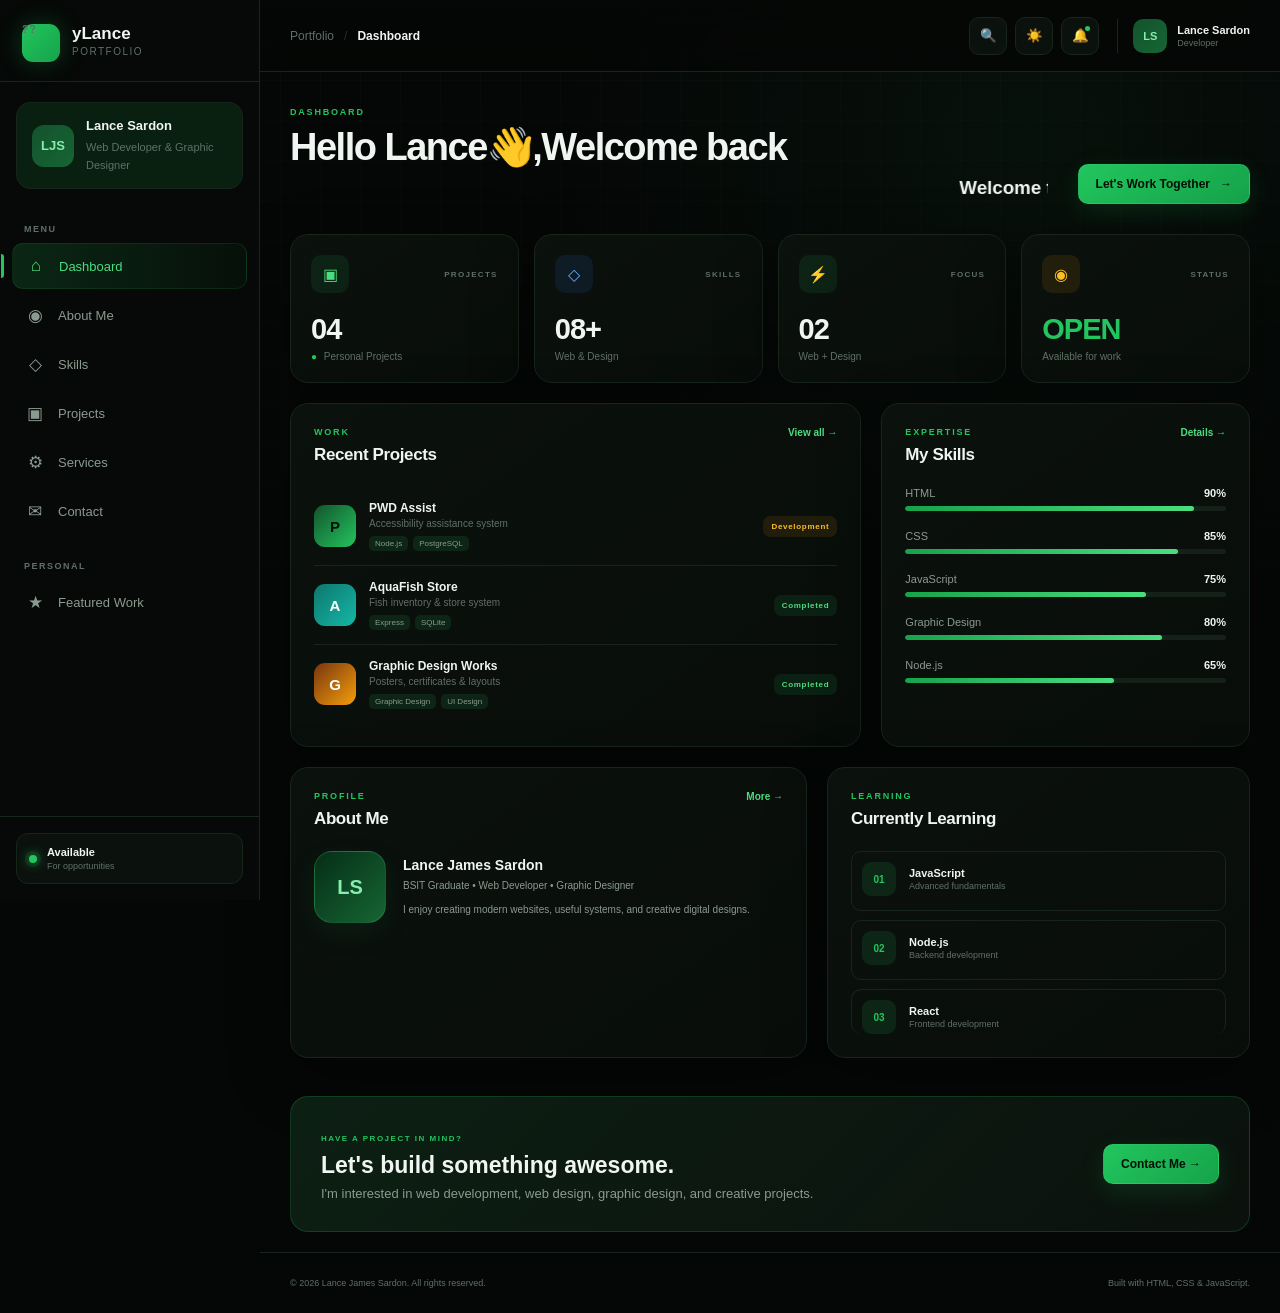
==== commit 56461b0a: "Update portfolio design" ====
--- a/index.html
+++ b/index.html
@@ -24,7 +24,7 @@
                 <span class="logo-icon">??</span>
 
                 <div>
-                    <h2>iLance</h2>
+                    <h2>yLance</h2>
                     <span>Portfolio</span>
                 </div>
             </div>
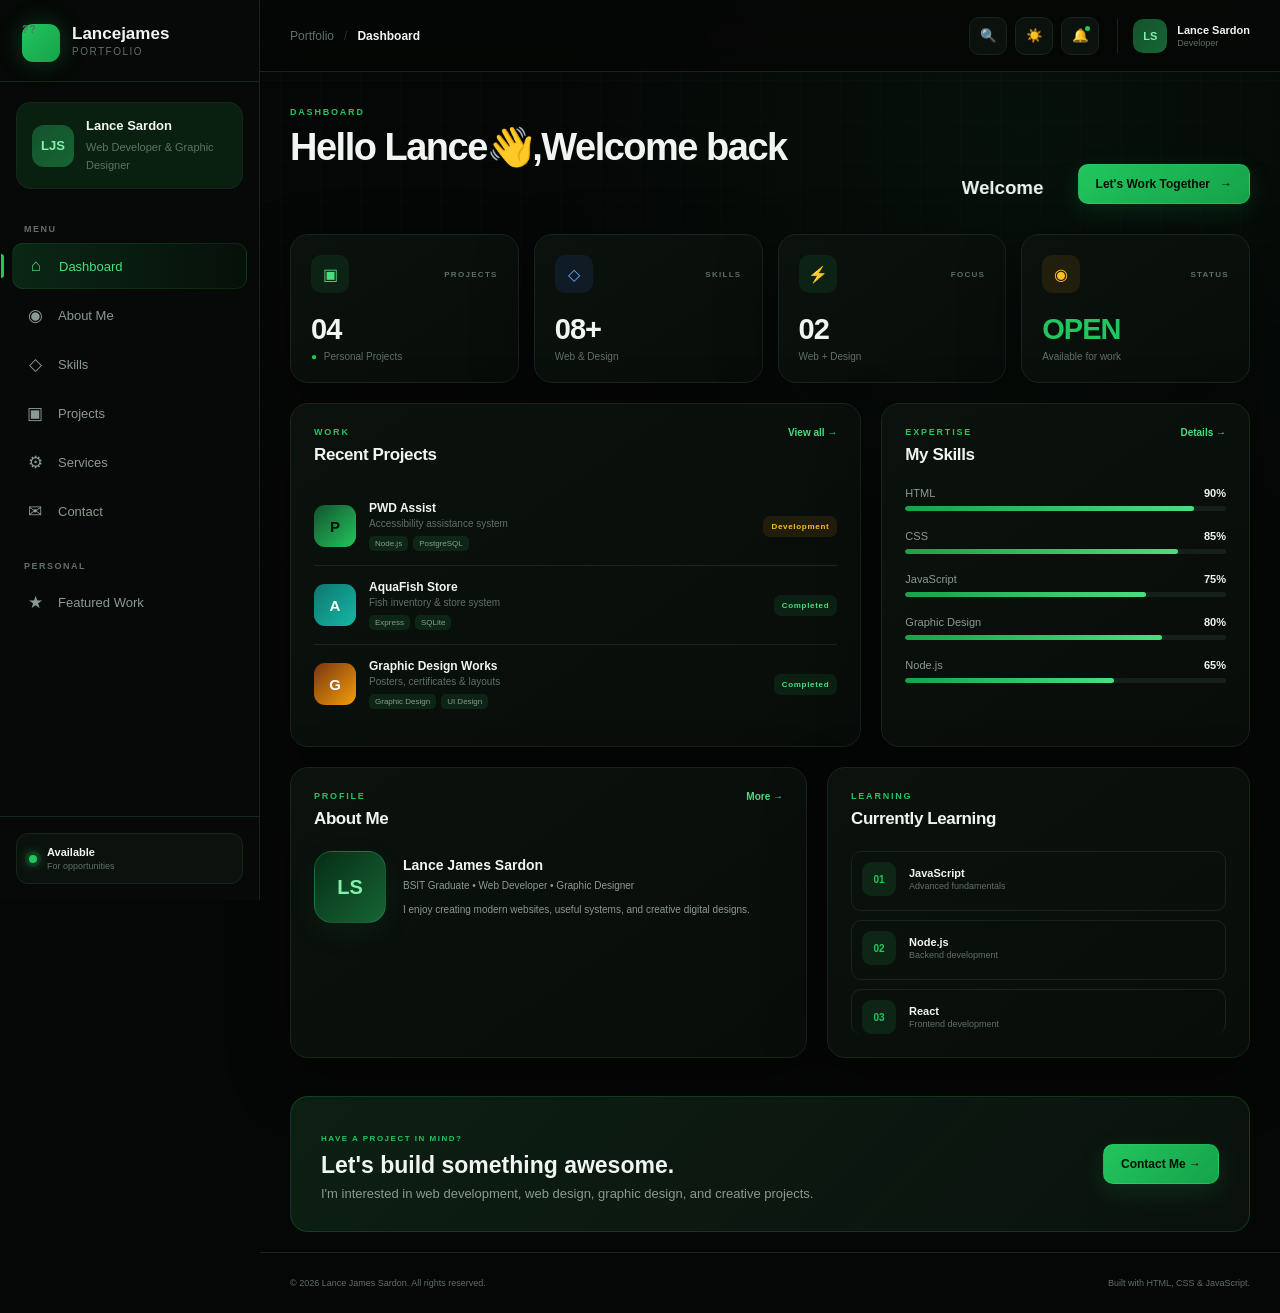
==== commit f5182b2c: "Update portfolio" ====
--- a/index.html
+++ b/index.html
@@ -24,7 +24,7 @@
                 <span class="logo-icon">??</span>
 
                 <div>
-                    <h2>yLance</h2>
+                    <h2>Lancejames</h2>
                     <span>Portfolio</span>
                 </div>
             </div>
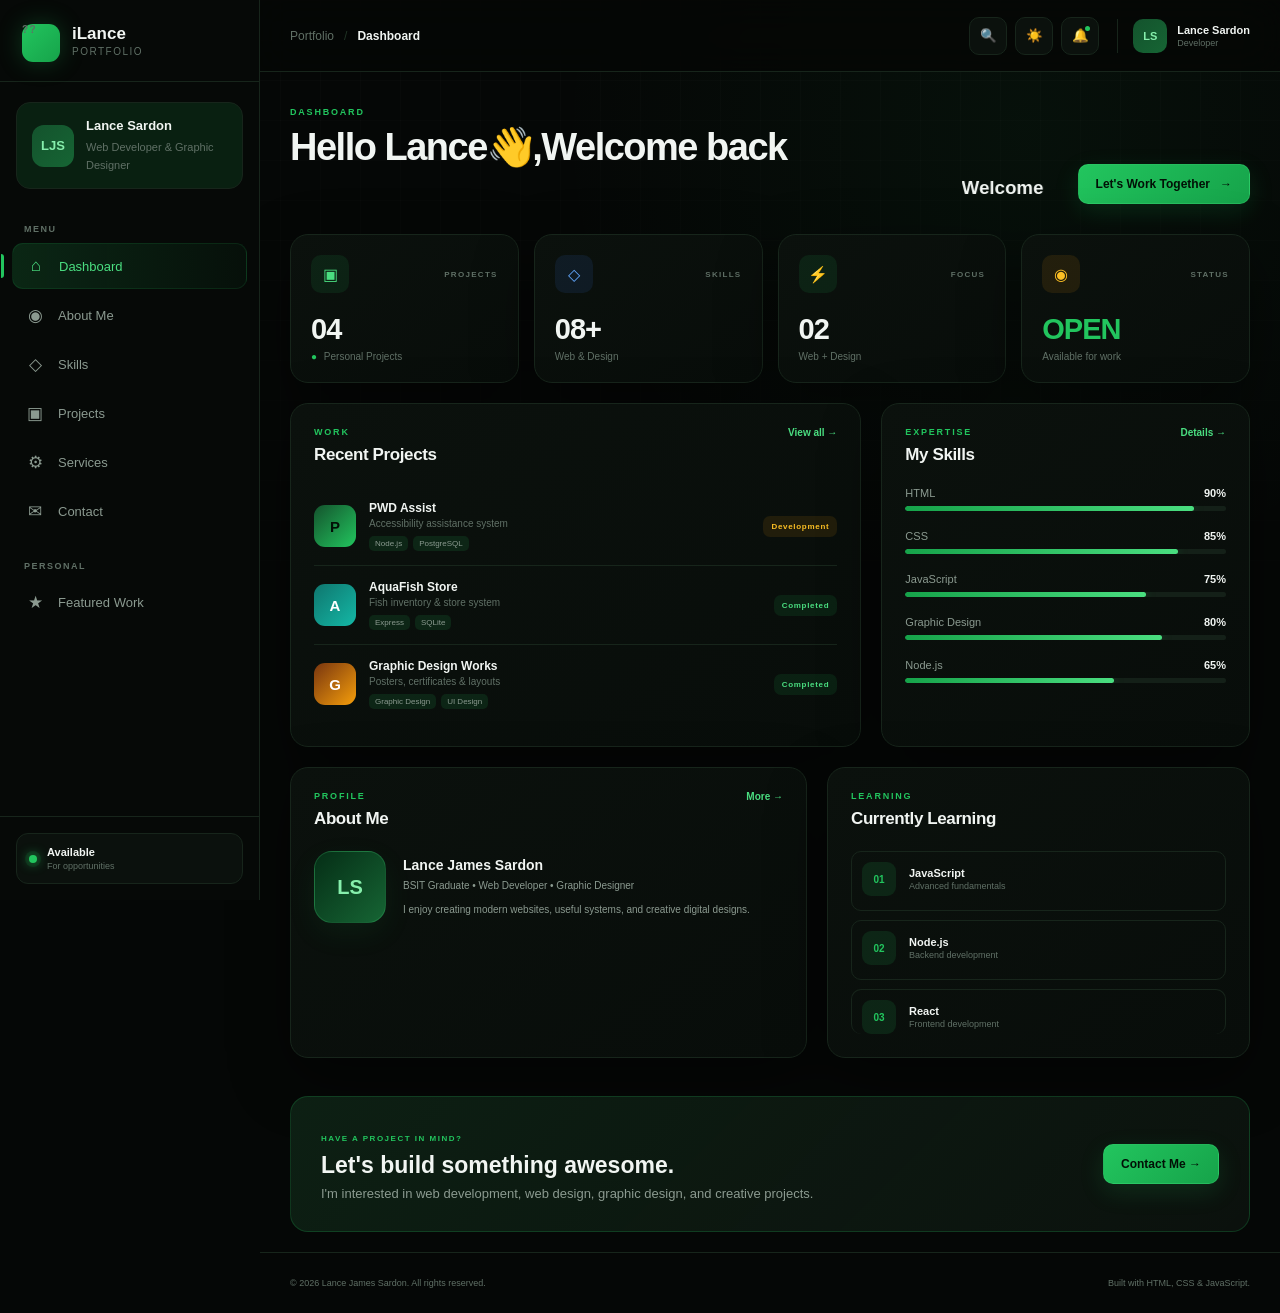
==== commit 3d8aa297: "Update my portF" ====
--- a/index.html
+++ b/index.html
@@ -24,7 +24,7 @@
                 <span class="logo-icon">??</span>
 
                 <div>
-                    <h2>Lancejames</h2>
+                    <h2>iLance</h2>
                     <span>Portfolio</span>
                 </div>
             </div>
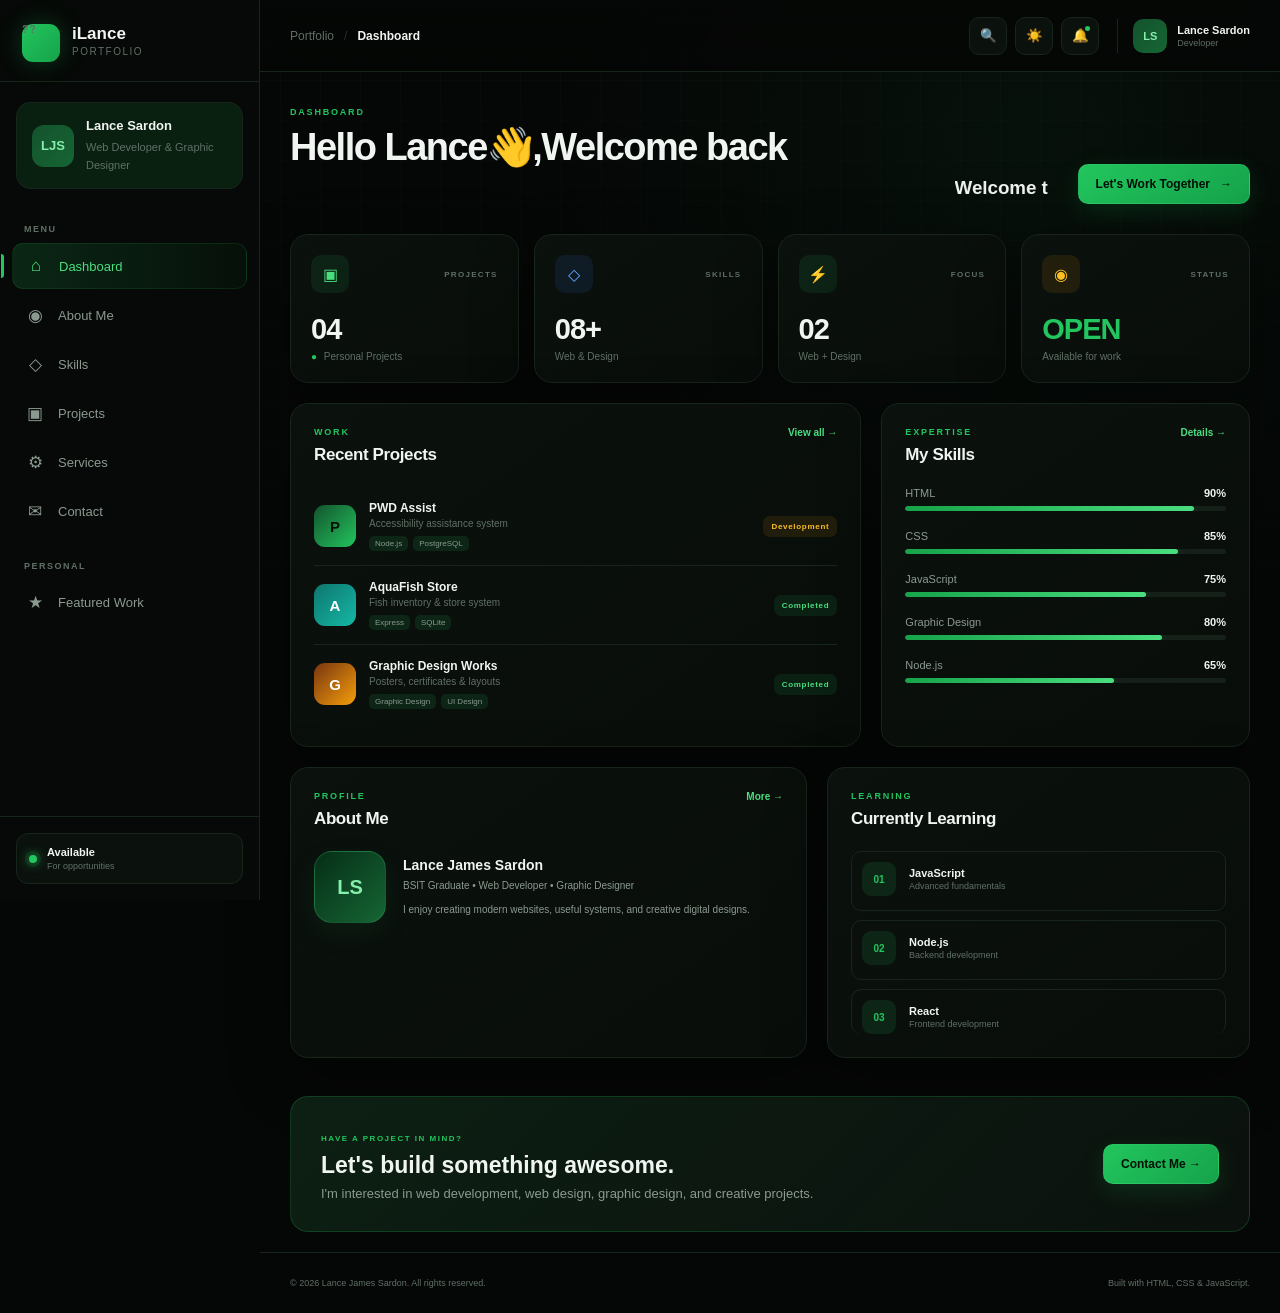
==== commit e01bae7d: "Update portfolio" ====
(no text change in the page or its own stylesheets)
